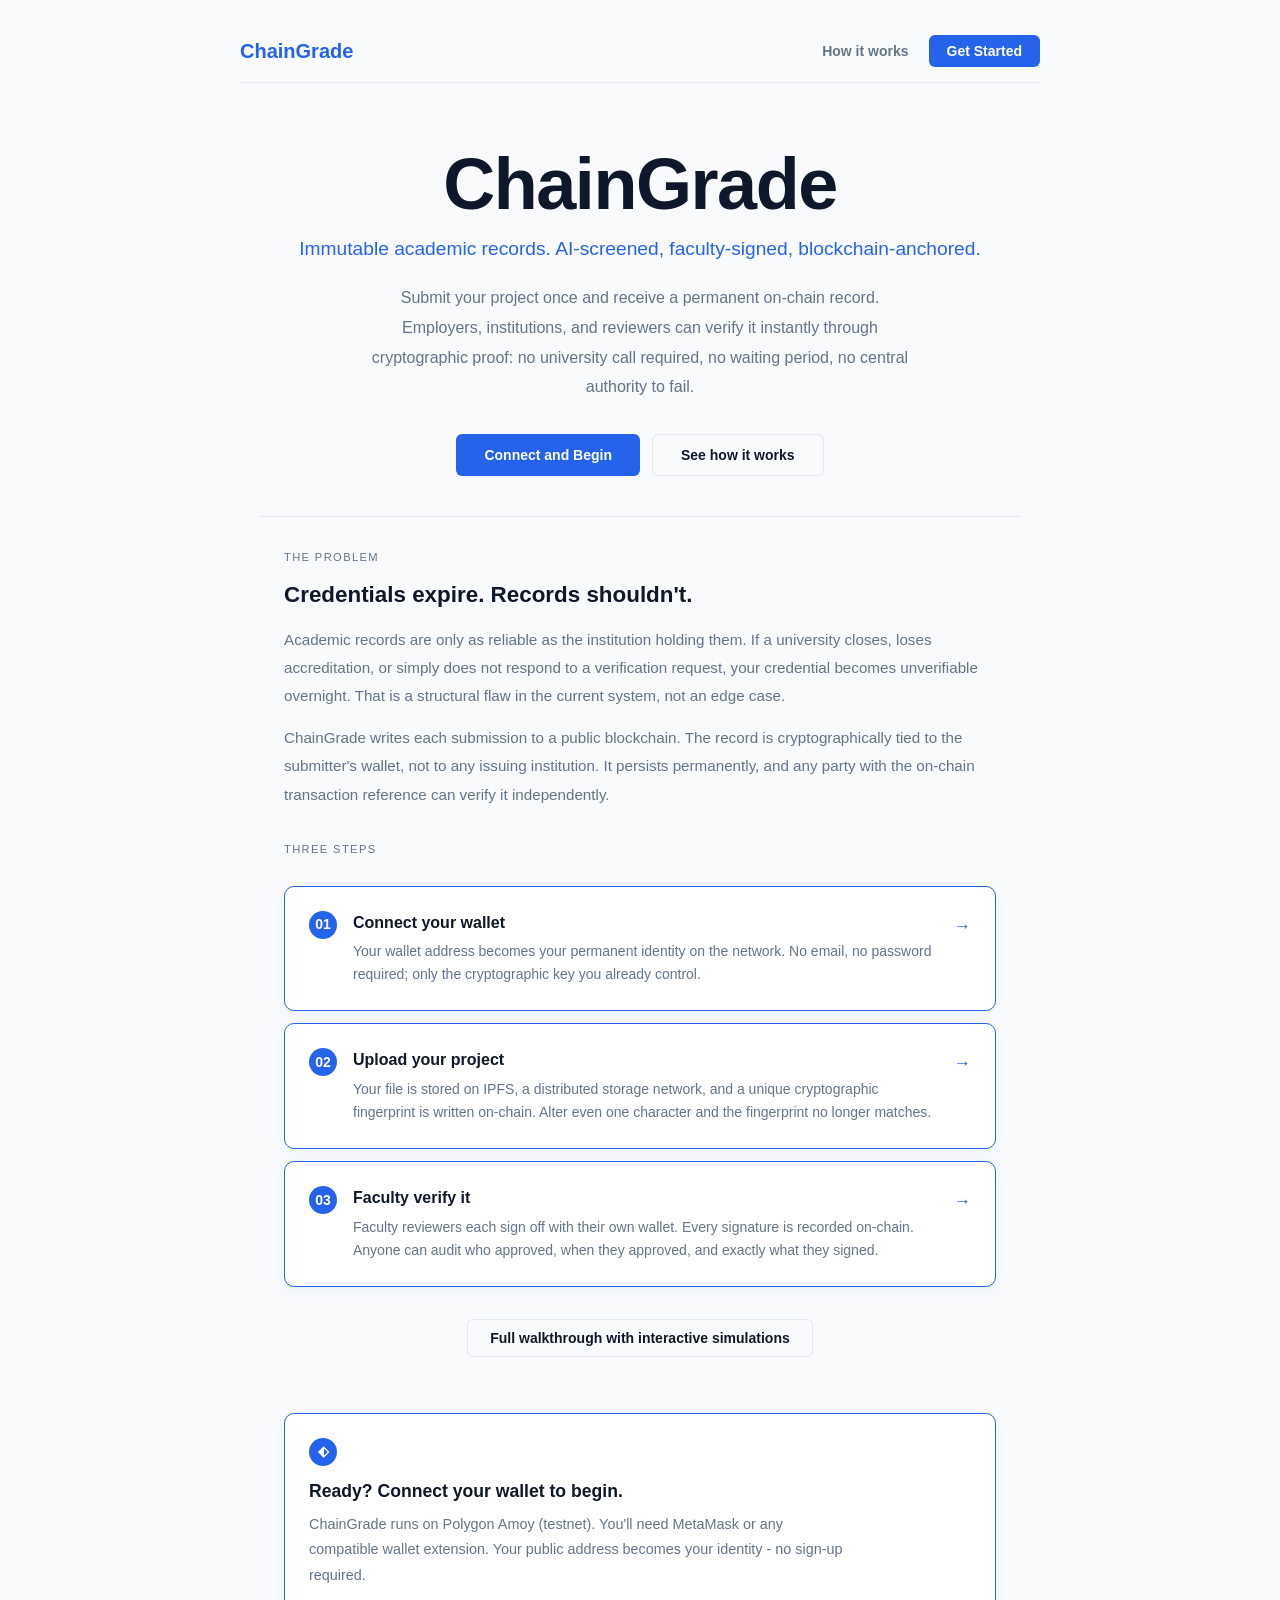
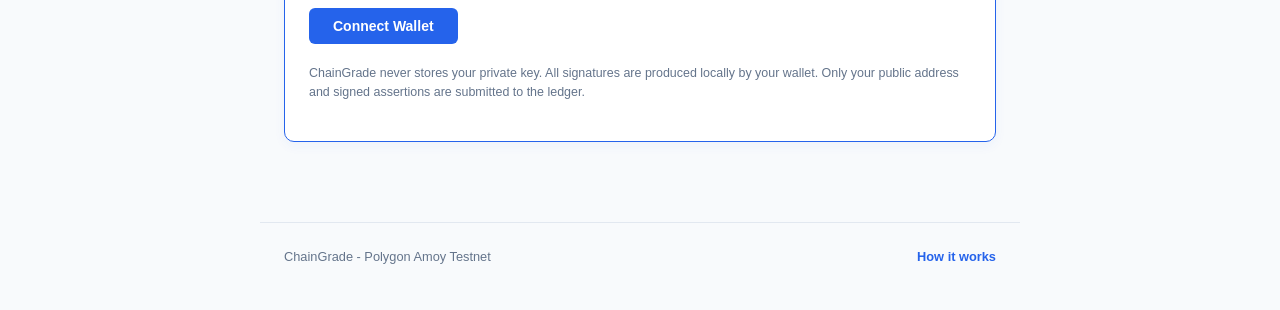
==== index.html @ 60eb50de "Add files via upload" ====
<!DOCTYPE html>
<html lang="en">
<head>
  <meta charset="UTF-8" />
  <meta name="viewport" content="width=device-width, initial-scale=1.0" />
  <title>ChainGrade  -  Blockchain-Verified Academic Records</title>
  <link rel="stylesheet" href="style.css" />
  <style>
    .landing-hero {
      max-width: 760px;
      margin: 0 auto;
      padding: 4rem 1.5rem 2.5rem;
      text-align: center;
    }
    .landing-hero .system-name {
      font-size: clamp(2.8rem, 7vw, 4.5rem);
      font-weight: 900;
      color: var(--text-main);
      letter-spacing: -0.02em;
      line-height: 1.05;
      margin-bottom: 0.75rem;
    }
    .landing-hero .tagline {
      font-size: 1.2rem;
      font-weight: 500;
      color: var(--accent-blue);
      margin-bottom: 1.25rem;
    }
    .landing-hero .summary {
      font-size: 1rem;
      color: var(--text-muted);
      line-height: 1.85;
      max-width: 560px;
      margin: 0 auto 2rem;
    }
    .cta-row {
      display: flex;
      gap: 0.75rem;
      justify-content: center;
      flex-wrap: wrap;
    }
    .why-block {
      max-width: 760px;
      margin: 0 auto;
      padding: 2rem 1.5rem;
      border-top: 1px solid var(--border-color);
    }
    .section-eyebrow {
      font-size: 0.7rem;
      letter-spacing: 0.12em;
      text-transform: uppercase;
      color: var(--text-muted);
      margin-bottom: 0.75rem;
    }
    .feature-list {
      display: grid;
      gap: 0.75rem;
      max-width: 760px;
      margin: 0 auto;
      padding: 0 1.5rem 2rem;
    }
    .feature-link { text-decoration: none; display: block; }
    .feature-link .step-card {
      display: flex;
      align-items: flex-start;
      gap: 1rem;
      transition: box-shadow 0.2s ease, transform 0.2s ease;
    }
    .feature-link .step-card:hover {
      transform: translateY(-2px);
      box-shadow: 0 6px 18px rgba(37, 99, 235, 0.1);
    }
    .feature-link .step-card .step-number { flex-shrink: 0; }
    .feature-link .step-card .arrow {
      margin-left: auto;
      color: var(--accent-blue);
      font-size: 1.1rem;
      flex-shrink: 0;
      padding-top: 2px;
    }
    .wallet-section {
      max-width: 760px;
      margin: 0 auto;
      padding: 1rem 1.5rem 5rem;
    }
    .footer-note {
      max-width: 760px;
      margin: 0 auto;
      padding: 1.5rem;
      border-top: 1px solid var(--border-color);
      display: flex;
      justify-content: space-between;
      align-items: center;
      flex-wrap: wrap;
      gap: 0.5rem;
    }
    .footer-note span { font-size: 0.8rem; color: var(--text-muted); }
    .footer-note a { font-size: 0.8rem; color: var(--accent-blue); text-decoration: none; font-weight: 600; }
  </style>
</head>
<body>

  <!-- Toast container (injected by toast.js) -->
  <div id="toast-container"></div>

  <!-- Navbar -->
  <nav class="navbar">
    <div class="logo">ChainGrade</div>
    <div style="display: flex; align-items: center; gap: 1.25rem;">
      <a href="how-it-works.html" style="font-size: 0.875rem; color: var(--text-muted); text-decoration: none; font-weight: 600;">How it works</a>
      <button class="primary-btn" style="width: auto; padding: 8px 18px;" onclick="document.getElementById('wallet-section').scrollIntoView({behavior:'smooth'})">Get Started</button>
    </div>
  </nav>

  <!-- Hero -->
  <div class="landing-hero">
    <h1 class="system-name">ChainGrade</h1>
    <p class="tagline">Immutable academic records. AI-screened, faculty-signed, blockchain-anchored.</p>
    <p class="summary">
      Submit your project once and receive a permanent on-chain record. Employers, institutions, and reviewers can verify it instantly through cryptographic proof: no university call required, no waiting period, no central authority to fail.
    </p>
    <div class="cta-row">
      <button class="primary-btn" style="width: auto; padding: 12px 28px;" onclick="document.getElementById('wallet-section').scrollIntoView({behavior:'smooth'})">Connect and Begin</button>
      <a href="how-it-works.html">
        <button class="outline-btn" style="padding: 12px 28px;">See how it works</button>
      </a>
    </div>
  </div>

  <!-- Why ChainGrade -->
  <div class="why-block">
    <p class="section-eyebrow">The problem</p>
    <h2 style="font-size: 1.4rem; font-weight: 700; color: var(--text-main); margin-bottom: 0.9rem;">Credentials expire. Records shouldn't.</h2>
    <p style="font-size: 0.95rem; color: var(--text-muted); line-height: 1.85; margin-bottom: 0.9rem;">
      Academic records are only as reliable as the institution holding them. If a university closes, loses accreditation, or simply does not respond to a verification request, your credential becomes unverifiable overnight. That is a structural flaw in the current system, not an edge case.
    </p>
    <p style="font-size: 0.95rem; color: var(--text-muted); line-height: 1.85;">
      ChainGrade writes each submission to a public blockchain. The record is cryptographically tied to the submitter's wallet, not to any issuing institution. It persists permanently, and any party with the on-chain transaction reference can verify it independently.
    </p>
  </div>

  <!-- How It Works  -  3 Steps -->
  <div style="max-width: 760px; margin: 0 auto; padding: 0 1.5rem 1rem;">
    <p class="section-eyebrow">Three steps</p>
  </div>

  <div class="feature-list">
    <a href="how-it-works.html#provenance" class="feature-link">
      <div class="step-card active">
        <div class="step-number">01</div>
        <div>
          <h3 style="font-size: 1rem; font-weight: 700; color: var(--text-main); margin-bottom: 0.35rem;">Connect your wallet</h3>
          <p style="font-size: 0.875rem; color: var(--text-muted); margin: 0; line-height: 1.65;">
            Your wallet address becomes your permanent identity on the network. No email, no password required; only the cryptographic key you already control.
          </p>
        </div>
        <span class="arrow">→</span>
      </div>
    </a>

    <a href="how-it-works.html#distributed" class="feature-link">
      <div class="step-card active">
        <div class="step-number">02</div>
        <div>
          <h3 style="font-size: 1rem; font-weight: 700; color: var(--text-main); margin-bottom: 0.35rem;">Upload your project</h3>
          <p style="font-size: 0.875rem; color: var(--text-muted); margin: 0; line-height: 1.65;">
            Your file is stored on IPFS, a distributed storage network, and a unique cryptographic fingerprint is written on-chain. Alter even one character and the fingerprint no longer matches.
          </p>
        </div>
        <span class="arrow">→</span>
      </div>
    </a>

    <a href="how-it-works.html#approval" class="feature-link">
      <div class="step-card active">
        <div class="step-number">03</div>
        <div>
          <h3 style="font-size: 1rem; font-weight: 700; color: var(--text-main); margin-bottom: 0.35rem;">Faculty verify it</h3>
          <p style="font-size: 0.875rem; color: var(--text-muted); margin: 0; line-height: 1.65;">
            Faculty reviewers each sign off with their own wallet. Every signature is recorded on-chain. Anyone can audit who approved, when they approved, and exactly what they signed.
          </p>
        </div>
        <span class="arrow">→</span>
      </div>
    </a>
  </div>

  <div style="text-align: center; padding: 0 1.5rem 2.5rem;">
    <a href="how-it-works.html">
      <button class="outline-btn" style="padding: 10px 22px; font-size: 0.875rem;">Full walkthrough with interactive simulations</button>
    </a>
  </div>

  <!-- Wallet Connection -->
  <div class="wallet-section" id="wallet-section">
    <div class="step-card active" id="wallet-connect-card">
      <div class="step-number">&#x2B16;</div>
      <h2 style="font-size: 1.1rem; font-weight: 700; color: var(--text-main); margin: 0.5rem 0 0.5rem;">Ready? Connect your wallet to begin.</h2>
      <p style="font-size: 0.9rem; color: var(--text-muted); line-height: 1.75; margin-bottom: 1.25rem; max-width: 540px;">
        ChainGrade runs on Polygon Amoy (testnet). You'll need MetaMask or any compatible wallet extension. Your public address becomes your identity  -  no sign-up required.
      </p>

      <!-- Inline status banner  -  replaces alert() -->
      <div id="wallet-status-banner" class="inline-status info" role="status" aria-live="polite"></div>

      <div style="display: flex; flex-wrap: wrap; gap: 0.75rem; align-items: center;">
        <button class="primary-btn" style="width: auto; padding: 10px 24px;" id="connect-btn" onclick="connectWalletOnboarding()">
          Connect Wallet
        </button>
        <button class="outline-btn" id="network-btn" onclick="switchToPolygonAmoy()" style="display: none;">
          Switch to Polygon Amoy
        </button>
      </div>

      <p style="margin-top: 1.25rem; font-size: 0.78rem; color: var(--text-muted);">
        ChainGrade never stores your private key. All signatures are produced locally by your wallet. Only your public address and signed assertions are submitted to the ledger.
      </p>
    </div>
  </div>

  <!-- Footer -->
  <div class="footer-note">
    <span>ChainGrade  -  Polygon Amoy Testnet</span>
    <a href="how-it-works.html">How it works</a>
  </div>

  <script src="toast.js"></script>
  <script>
    var LS_WALLET_KEY  = 'chaingr_wallet_address';
    var LS_NETWORK_KEY = 'chaingr_network_ok';

    var POLYGON_AMOY = {
      chainId: '0x13882',
      chainName: 'Polygon Amoy Testnet',
      nativeCurrency: { name: 'MATIC', symbol: 'MATIC', decimals: 18 },
      rpcUrls: ['https://rpc-amoy.polygon.technology/'],
      blockExplorerUrls: ['https://amoy.polygonscan.com/']
    };

    // ── Inline banner (non-blocking, replaces alert) ─────────────
    function setBanner(msg, type) {
      var el = document.getElementById('wallet-status-banner');
      if (!el) return;
      el.textContent = msg;
      el.className = 'inline-status visible ' + (type || 'info');
    }

    function showNetworkBtn(visible) {
      var btn = document.getElementById('network-btn');
      if (btn) btn.style.display = visible ? 'inline-flex' : 'none';
    }

    function updateConnectBtn(address) {
      var btn = document.getElementById('connect-btn');
      if (!btn) return;
      if (address) {
        btn.textContent = address.slice(0, 6) + '...' + address.slice(-4);
        btn.disabled = true;
      } else {
        btn.textContent = 'Connect Wallet';
        btn.disabled = false;
      }
    }

    async function connectWalletOnboarding() {
      if (typeof window.ethereum === 'undefined') {
        setBanner('No wallet extension found. Install MetaMask to continue.', 'error');
        toast('Wallet Not Found', 'Install MetaMask or a compatible wallet to use ChainGrade.', 'error');
        return;
      }
      try {
        setBanner('Requesting wallet access...', 'info');
        var accounts = await window.ethereum.request({ method: 'eth_requestAccounts' });
        if (!accounts || accounts.length === 0) {
          setBanner('Connection cancelled or no accounts returned.', 'warning');
          return;
        }
        var address = accounts[0];
        localStorage.setItem(LS_WALLET_KEY, address);
        localStorage.setItem('userWallet', address);
        updateConnectBtn(address);

        var chainId = await window.ethereum.request({ method: 'eth_chainId' });
        if (chainId !== POLYGON_AMOY.chainId) {
          localStorage.removeItem(LS_NETWORK_KEY);
          showNetworkBtn(true);
          setBanner('Wallet connected. Switch to Polygon Amoy to enter the dashboard.', 'warning');
          toast('Wrong Network', 'Switch to Polygon Amoy testnet to continue.', 'warning');
        } else {
          localStorage.setItem(LS_NETWORK_KEY, '1');
          showNetworkBtn(false);
          setBanner('Connected and on Polygon Amoy. Entering dashboard...', 'success');
          toast('Connected!', 'Wallet linked to Polygon Amoy. Redirecting...', 'success', 2000);
          setTimeout(function () { window.location.href = 'dashboard.html'; }, 900);
        }
      } catch (err) {
        setBanner('Error: ' + (err.message || err), 'error');
        toast('Connection Error', err.message || String(err), 'error');
      }
    }

    async function switchToPolygonAmoy() {
      if (typeof window.ethereum === 'undefined') {
        setBanner('No wallet found.', 'error');
        return;
      }
      try {
        await window.ethereum.request({
          method: 'wallet_switchEthereumChain',
          params: [{ chainId: POLYGON_AMOY.chainId }]
        });
        localStorage.setItem(LS_NETWORK_KEY, '1');
        showNetworkBtn(false);
        setBanner('Switched to Polygon Amoy. Entering dashboard...', 'success');
        toast('Network Switched', 'Now on Polygon Amoy. Entering dashboard...', 'success', 2000);
        setTimeout(function () { window.location.href = 'dashboard.html'; }, 600);
      } catch (switchErr) {
        if (switchErr.code === 4902) {
          try {
            await window.ethereum.request({
              method: 'wallet_addEthereumChain',
              params: [POLYGON_AMOY]
            });
            localStorage.setItem(LS_NETWORK_KEY, '1');
            showNetworkBtn(false);
            setBanner('Polygon Amoy added. Entering dashboard...', 'success');
            toast('Network Added', 'Polygon Amoy configured. Redirecting...', 'success', 2000);
            setTimeout(function () { window.location.href = 'dashboard.html'; }, 600);
          } catch (addErr) {
            setBanner('Failed to add network: ' + (addErr.message || addErr), 'error');
            toast('Network Error', addErr.message || String(addErr), 'error');
          }
        } else {
          setBanner('Network switch error: ' + (switchErr.message || switchErr), 'error');
          toast('Switch Failed', switchErr.message || String(switchErr), 'error');
        }
      }
    }

    document.addEventListener('DOMContentLoaded', function () {
      var storedAddress = localStorage.getItem(LS_WALLET_KEY);
      var networkOk     = localStorage.getItem(LS_NETWORK_KEY) === '1';
      var didLogout     = localStorage.getItem('userLogoutIntent') === 'true';

      // Clear the logout flag now that we've read it
      if (didLogout) {
        localStorage.removeItem('userLogoutIntent');
        // User intentionally disconnected  -  clear stale session keys and stay on landing
        localStorage.removeItem(LS_WALLET_KEY);
        localStorage.removeItem(LS_NETWORK_KEY);
        localStorage.removeItem('userWallet');
        updateConnectBtn(null);
        showNetworkBtn(false);
        setBanner('Wallet disconnected. Connect again when you are ready.', 'info');
        return;
      }

      if (storedAddress) {
        updateConnectBtn(storedAddress);
        if (networkOk) {
          setBanner('Session restored. Entering dashboard...', 'success');
          setTimeout(function () { window.location.href = 'dashboard.html'; }, 600);
        } else {
          showNetworkBtn(true);
          setBanner('Previously connected as ' + storedAddress + '. Switch to Polygon Amoy to continue.', 'warning');
        }
      }

      if (typeof window.ethereum !== 'undefined') {
        window.ethereum.on('accountsChanged', function (accounts) {
          if (accounts.length === 0) {
            localStorage.removeItem(LS_WALLET_KEY);
            localStorage.removeItem(LS_NETWORK_KEY);
            localStorage.removeItem('userWallet');
            updateConnectBtn(null);
            showNetworkBtn(false);
            setBanner('Wallet disconnected.', 'warning');
            toast('Disconnected', 'Your wallet was disconnected.', 'warning');
          } else {
            localStorage.setItem(LS_WALLET_KEY, accounts[0]);
            localStorage.setItem('userWallet', accounts[0]);
            updateConnectBtn(accounts[0]);
            setBanner('Account changed: ' + accounts[0], 'info');
          }
        });

        window.ethereum.on('chainChanged', function (chainId) {
          if (chainId === POLYGON_AMOY.chainId) {
            localStorage.setItem(LS_NETWORK_KEY, '1');
            showNetworkBtn(false);
            setBanner('On Polygon Amoy. Entering dashboard...', 'success');
            setTimeout(function () { window.location.href = 'dashboard.html'; }, 600);
          } else {
            localStorage.removeItem(LS_NETWORK_KEY);
            showNetworkBtn(true);
            setBanner('Switch to Polygon Amoy to continue.', 'warning');
            toast('Wrong Network', 'Please switch back to Polygon Amoy.', 'warning');
          }
        });
      }
    });
  </script>

</body>
</html>
---- style.css ----
/* ── ChainGrade Design Tokens ──────────────────────────────── */
:root {
    --background: #f8fafc;
    --surface: #ffffff;
    --text-main: #0f172a;
    --text-muted: #64748b;
    --accent-blue: #2563eb;
    --accent-green: #10b981;
    --accent-red: #ef4444;
    --accent-amber: #f59e0b;
    --border-color: #e2e8f0;
}

* {
    box-sizing: border-box;
    margin: 0;
    padding: 0;
}

body {
    font-family: -apple-system, BlinkMacSystemFont, "Segoe UI", Roboto, sans-serif;
    background-color: var(--background);
    color: var(--text-main);
    line-height: 1.5;
    padding: 20px;
}

/* ── Toast Notification System ──────────────────────────────── */
#toast-container {
    position: fixed;
    top: 1.25rem;
    right: 1.25rem;
    z-index: 9999;
    display: flex;
    flex-direction: column;
    gap: 0.6rem;
    max-width: 340px;
    pointer-events: none;
}

.toast {
    display: flex;
    align-items: flex-start;
    gap: 0.75rem;
    background: var(--surface);
    border: 1px solid var(--border-color);
    border-radius: 10px;
    padding: 0.875rem 1rem;
    box-shadow: 0 4px 24px rgba(0,0,0,0.1);
    font-size: 0.85rem;
    color: var(--text-main);
    pointer-events: auto;
    animation: toast-in 0.3s ease forwards;
    border-left: 4px solid var(--border-color);
    line-height: 1.55;
}

.toast.success { border-left-color: var(--accent-green); }
.toast.error   { border-left-color: var(--accent-red); }
.toast.warning { border-left-color: var(--accent-amber); }
.toast.info    { border-left-color: var(--accent-blue); }

.toast-icon { font-size: 1rem; flex-shrink: 0; margin-top: 1px; }
.toast-body { flex: 1; }
.toast-title { font-weight: 700; margin-bottom: 2px; }
.toast-msg   { color: var(--text-muted); font-size: 0.8rem; }

.toast-dismiss {
    background: none;
    border: none;
    cursor: pointer;
    color: var(--text-muted);
    font-size: 1rem;
    line-height: 1;
    padding: 0;
    flex-shrink: 0;
}

.toast.fade-out {
    animation: toast-out 0.3s ease forwards;
}

@keyframes toast-in {
    from { opacity: 0; transform: translateX(24px); }
    to   { opacity: 1; transform: translateX(0); }
}
@keyframes toast-out {
    from { opacity: 1; transform: translateX(0); }
    to   { opacity: 0; transform: translateX(24px); }
}

/* ── Navbar ─────────────────────────────────────────────────── */
.navbar {
    display: flex;
    justify-content: space-between;
    align-items: center;
    padding: 15px 0;
    border-bottom: 1px solid var(--border-color);
    max-width: 800px;
    margin: 0 auto;
}

.logo {
    font-size: 20px;
    font-weight: 700;
    color: var(--accent-blue);
}

/* ── Buttons ────────────────────────────────────────────────── */
.primary-btn, .outline-btn {
    font-size: 14px;
    font-weight: 600;
    padding: 10px 20px;
    border-radius: 6px;
    cursor: pointer;
    transition: background 0.2s ease;
}

.primary-btn {
    background-color: var(--accent-blue);
    color: white;
    border: none;
    width: 100%;
}

.primary-btn:hover { background-color: #1d4ed8; }
.primary-btn:disabled { background-color: var(--border-color); color: var(--text-muted); cursor: not-allowed; }

.outline-btn {
    background-color: transparent;
    color: var(--text-main);
    border: 1px solid var(--border-color);
}

.outline-btn:hover { background-color: #f1f5f9; }

/* ── Hero ───────────────────────────────────────────────────── */
.hero {
    text-align: center;
    max-width: 600px;
    margin: 60px auto;
    padding: 0 10px;
}

.hero h1 {
    font-size: 36px;
    font-weight: 800;
    margin-bottom: 15px;
    color: var(--text-main);
}

.hero p {
    font-size: 16px;
    color: var(--text-muted);
    margin-bottom: 25px;
}

.hero .primary-btn { width: auto; padding: 12px 30px; }

/* ── Step Cards ─────────────────────────────────────────────── */
.onboarding {
    max-width: 500px;
    margin: 0 auto 40px auto;
    display: flex;
    flex-direction: column;
    gap: 20px;
}

.step-card {
    background: var(--surface);
    border: 1px solid var(--border-color);
    border-radius: 10px;
    padding: 24px;
    position: relative;
    opacity: 0.4;
    pointer-events: none;
    transition: all 0.3s ease;
}

.step-card.active {
    opacity: 1;
    pointer-events: auto;
    border-color: var(--accent-blue);
    box-shadow: 0 4px 12px rgba(37, 99, 235, 0.05);
}

.step-number {
    background: var(--border-color);
    color: var(--text-muted);
    width: 28px;
    height: 28px;
    border-radius: 50%;
    display: flex;
    align-items: center;
    justify-content: center;
    font-weight: 600;
    font-size: 14px;
    margin-bottom: 12px;
}

.step-card.active .step-number {
    background: var(--accent-blue);
    color: white;
}

.step-card h3 { font-size: 18px; margin-bottom: 8px; }
.step-card p  { font-size: 14px; color: var(--text-muted); margin-bottom: 16px; }

.hidden { display: none !important; }

/* ── Dashboard Grid ─────────────────────────────────────────── */
.user-meta {
    display: flex;
    align-items: center;
    gap: 12px;
}

.wallet-pill {
    background: #e2e8f0;
    color: var(--text-main);
    font-size: 13px;
    font-weight: 600;
    padding: 6px 12px;
    border-radius: 20px;
    font-family: monospace;
}

.badge {
    background: rgba(37, 99, 235, 0.1);
    color: var(--accent-blue);
    font-size: 12px;
    font-weight: 700;
    padding: 6px 12px;
    border-radius: 20px;
}

.badge.neutral { background: #e2e8f0; color: var(--text-muted); }
.badge.success { background: rgba(16, 185, 129, 0.12); color: #047857; }
.badge.warning { background: #fef3c7; color: #92400e; }

.dashboard-grid {
    display: grid;
    grid-template-columns: 240px 1fr;
    gap: 30px;
    max-width: 1000px;
    margin: 30px auto;
}

.sidebar {
    display: flex;
    flex-direction: column;
    gap: 8px;
}

.menu-item {
    background: transparent;
    border: none;
    color: var(--text-muted);
    padding: 12px 16px;
    border-radius: 8px;
    text-align: left;
    font-size: 14px;
    font-weight: 600;
    cursor: pointer;
    transition: all 0.2s ease;
    width: 100%;
}

.menu-item:hover, .menu-item.active {
    background: #e2e8f0;
    color: var(--text-main);
}

.menu-item.logout { margin-top: 40px; color: #ef4444; }
.menu-item.logout:hover { background: #fee2e2; }

/* ── Content Area ───────────────────────────────────────────── */
.content-area {
    background: var(--surface);
    border: 1px solid var(--border-color);
    border-radius: 12px;
    padding: 30px;
    min-height: 500px;
}

.section-desc { font-size: 14px; color: var(--text-muted); margin-bottom: 24px; }

/* ── Upload Box ─────────────────────────────────────────────── */
.upload-box {
    background: var(--background);
    border: 2px dashed var(--border-color);
    border-radius: 10px;
    padding: 30px;
    text-align: center;
    margin-bottom: 30px;
}

.custom-file-input input[type="file"] { display: none; }
.custom-file-input span {
    display: inline-block;
    background: var(--surface);
    border: 1px solid var(--border-color);
    padding: 10px 20px;
    border-radius: 6px;
    font-weight: 600;
    font-size: 14px;
    cursor: pointer;
}

.file-notice { font-size: 12px; color: var(--text-muted); margin: 10px 0 20px 0; }

/* ── Input Groups ───────────────────────────────────────────── */
.input-group {
    text-align: left;
    max-width: 400px;
    margin: 0 auto 20px auto;
}

.input-group label {
    display: block;
    font-size: 12px;
    font-weight: 700;
    margin-bottom: 6px;
    color: var(--text-muted);
}

.input-group select {
    width: 100%;
    padding: 10px;
    border: 1px solid var(--border-color);
    border-radius: 6px;
    background: var(--surface);
    font-size: 14px;
    color: var(--text-main);
}

/* ── Admin Tools ────────────────────────────────────────────── */
.admin-tools {
    border: 1px solid var(--border-color);
    border-radius: 10px;
    background: var(--background);
    padding: 18px;
    margin-bottom: 24px;
}

.status-panel {
    display: flex;
    justify-content: space-between;
    gap: 16px;
    align-items: center;
}

.eyebrow {
    display: block;
    color: var(--text-muted);
    font-size: 11px;
    font-weight: 700;
    letter-spacing: 0;
    text-transform: uppercase;
    margin-bottom: 4px;
}

.status-panel p { margin: 0; color: var(--text-main); font-size: 14px; }

.issuer-panel {
    border-top: 1px solid var(--border-color);
    margin-top: 16px;
    padding-top: 16px;
}

.issuer-panel label {
    display: block;
    font-size: 12px;
    font-weight: 700;
    color: var(--text-muted);
    margin-bottom: 8px;
}

.issuer-row {
    display: grid;
    grid-template-columns: minmax(0, 1fr) 180px;
    gap: 10px;
}

.issuer-row input {
    width: 100%;
    border: 1px solid var(--border-color);
    border-radius: 6px;
    background: var(--surface);
    color: var(--text-main);
    font-family: monospace;
    font-size: 13px;
    padding: 10px 12px;
}

.issuer-row .primary-btn { width: 100%; padding-left: 12px; padding-right: 12px; }

/* ── Inline Status Banner ───────────────────────────────────── */
.inline-status {
    border-radius: 8px;
    padding: 10px 14px;
    font-size: 0.85rem;
    font-weight: 600;
    margin-bottom: 12px;
    display: none;
    align-items: center;
    gap: 0.5rem;
}

.inline-status.visible { display: flex; }
.inline-status.info    { background: rgba(37,99,235,0.08);  color: #1d4ed8; border: 1px solid rgba(37,99,235,0.2); }
.inline-status.success { background: rgba(16,185,129,0.08); color: #047857; border: 1px solid rgba(16,185,129,0.2); }
.inline-status.error   { background: rgba(239,68,68,0.08);  color: #b91c1c; border: 1px solid rgba(239,68,68,0.2); }
.inline-status.warning { background: #fef9c3; color: #92400e; border: 1px solid #fde68a; }

/* ── Loading Spinner ────────────────────────────────────────── */
.spinner {
    display: inline-block;
    width: 16px;
    height: 16px;
    border: 2px solid var(--border-color);
    border-top-color: var(--accent-blue);
    border-radius: 50%;
    animation: spin 0.7s linear infinite;
    vertical-align: middle;
    margin-right: 6px;
}

@keyframes spin {
    to { transform: rotate(360deg); }
}

/* ── Record Feed ────────────────────────────────────────────── */
.filter-bar { display: flex; gap: 10px; margin-bottom: 20px; }

.filter-pill {
    background: var(--surface);
    border: 1px solid var(--border-color);
    padding: 6px 14px;
    border-radius: 20px;
    font-size: 13px;
    font-weight: 600;
    cursor: pointer;
}

.filter-pill.active {
    background: var(--text-main);
    color: white;
    border-color: var(--text-main);
}

.record-feed { display: flex; flex-direction: column; gap: 12px; margin-top: 15px; }

/* ── Ledger Info Banner ─────────────────────────────────────── */
.ledger-info-banner {
    display: grid;
    grid-template-columns: 1fr 1fr 1fr;
    gap: 12px;
    margin-bottom: 24px;
}

.info-card {
    background: var(--background);
    border: 1px solid var(--border-color);
    border-radius: 10px;
    padding: 16px 14px;
    text-align: left;
}

.info-icon { font-size: 20px; display: block; margin-bottom: 8px; }
.info-card strong { display: block; font-size: 13px; margin-bottom: 5px; color: var(--text-main); }
.info-card p { font-size: 11px; color: var(--text-muted); margin: 0; line-height: 1.5; }

/* ── Category Filter Select ─────────────────────────────────── */
.category-filter-select {
    padding: 6px 12px;
    border: 1px solid var(--border-color);
    border-radius: 20px;
    font-size: 13px;
    font-weight: 600;
    background: var(--surface);
    color: var(--text-main);
    cursor: pointer;
    max-width: 260px;
}

.category-filter-select:focus {
    outline: 2px solid var(--accent-blue);
    outline-offset: 2px;
}

/* ── AI Score Disclaimer Banner ─────────────────────────────── */
.ai-disclaimer {
    background: #fef9c3;
    border: 1px solid #fde68a;
    border-radius: 8px;
    padding: 10px 14px;
    font-size: 0.8rem;
    color: #78350f;
    margin-bottom: 16px;
    display: flex;
    gap: 0.5rem;
    align-items: flex-start;
    line-height: 1.55;
}

/* ── PolygonScan Link ───────────────────────────────────────── */
.polygonscan-link {
    display: inline-flex;
    align-items: center;
    gap: 4px;
    font-size: 11px;
    color: var(--accent-blue);
    text-decoration: none;
    font-weight: 600;
}

.polygonscan-link:hover { text-decoration: underline; }

/* ── Security Note ──────────────────────────────────────────── */
.security-note {
    background: rgba(239,68,68,0.06);
    border: 1px solid rgba(239,68,68,0.2);
    border-radius: 8px;
    padding: 10px 14px;
    font-size: 0.8rem;
    color: #b91c1c;
    margin-bottom: 16px;
    display: flex;
    gap: 0.5rem;
    align-items: flex-start;
    line-height: 1.55;
}

/* ── Mobile Breakpoints ─────────────────────────────────────── */
@media (max-width: 768px) {
    .dashboard-grid {
        grid-template-columns: 1fr;
        gap: 20px;
        padding: 0 10px;
    }

    .sidebar {
        flex-direction: row;
        overflow-x: auto;
        padding-bottom: 5px;
    }

    .menu-item { white-space: nowrap; width: auto; }
    .menu-item.logout { margin-top: 0; }
    .status-panel { align-items: flex-start; flex-direction: column; }
    .issuer-row { grid-template-columns: 1fr; }
    .ledger-info-banner { grid-template-columns: 1fr; }
    .filter-bar { flex-wrap: wrap; }
    .category-filter-select { max-width: 100%; width: 100%; border-radius: 8px; }
}

@media (max-width: 600px) {
    .hero h1 { font-size: 28px; }
    #toast-container { left: 1rem; right: 1rem; max-width: 100%; }
}
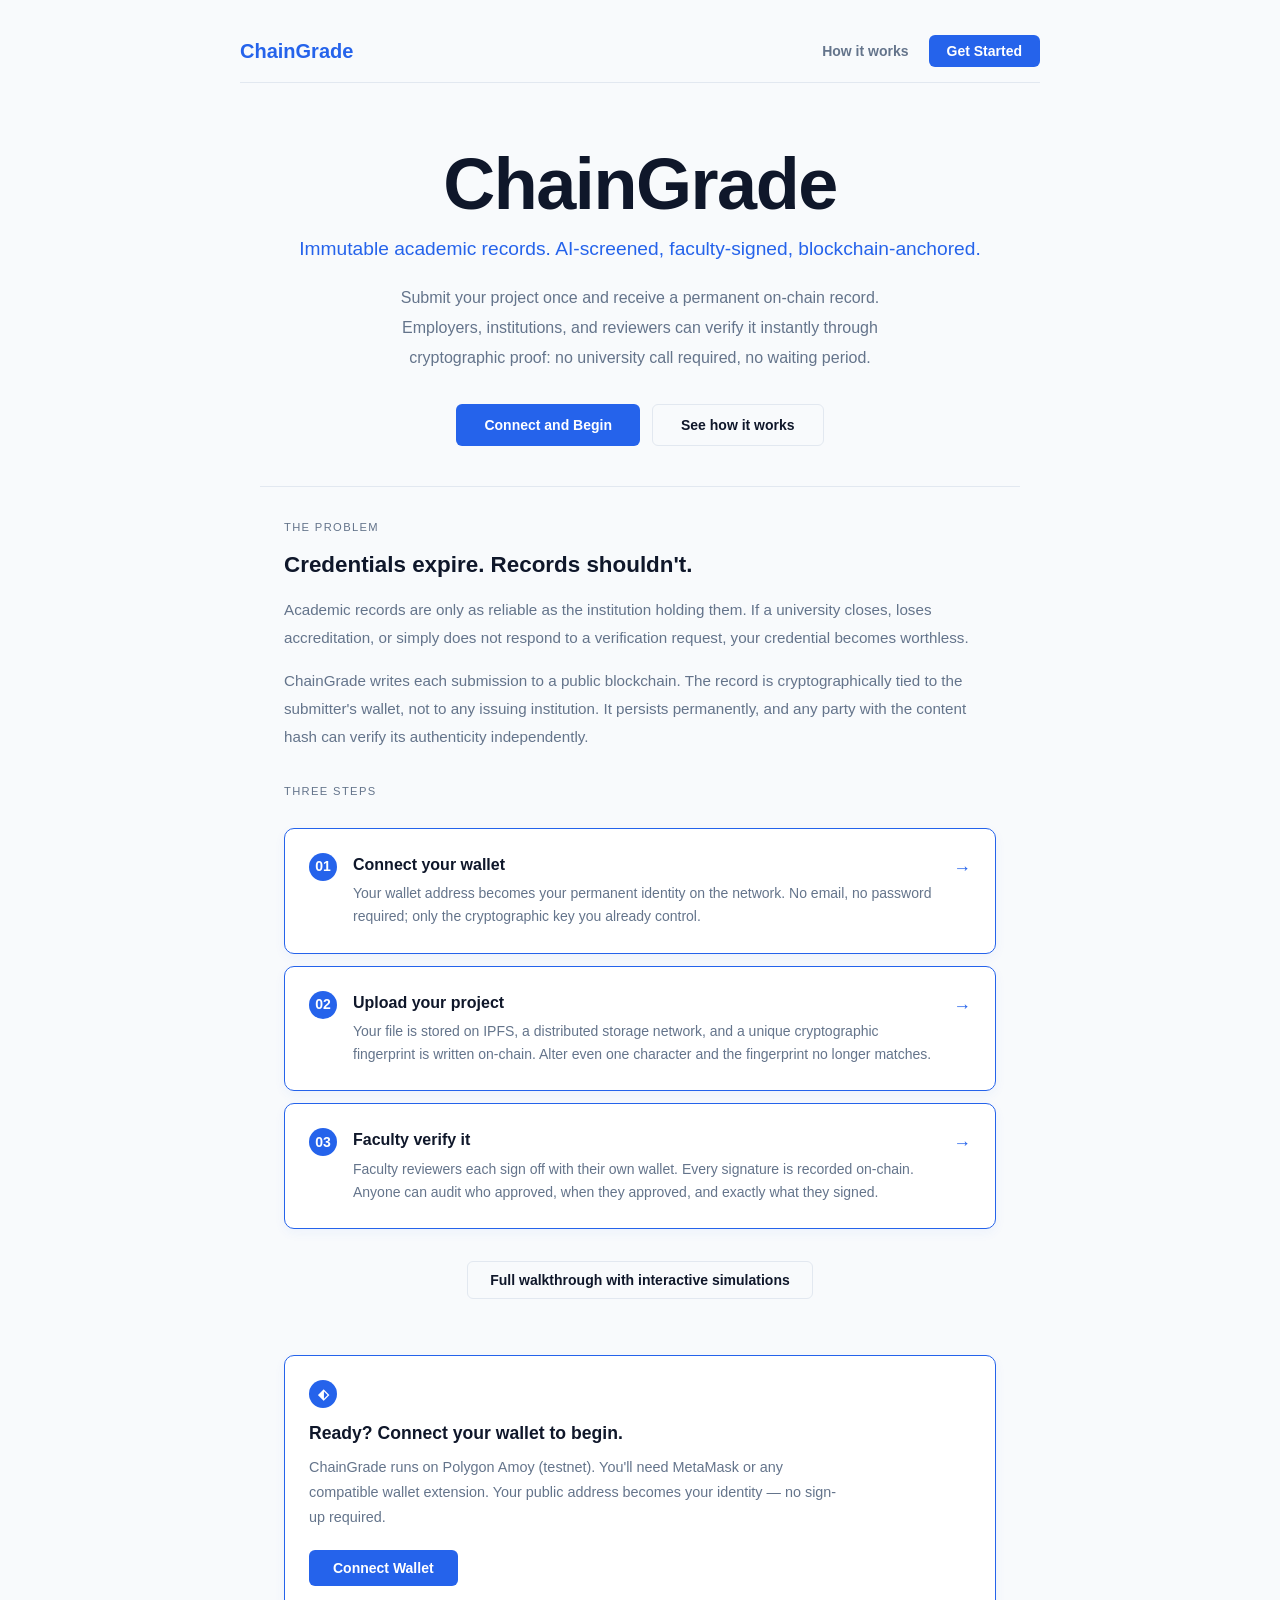
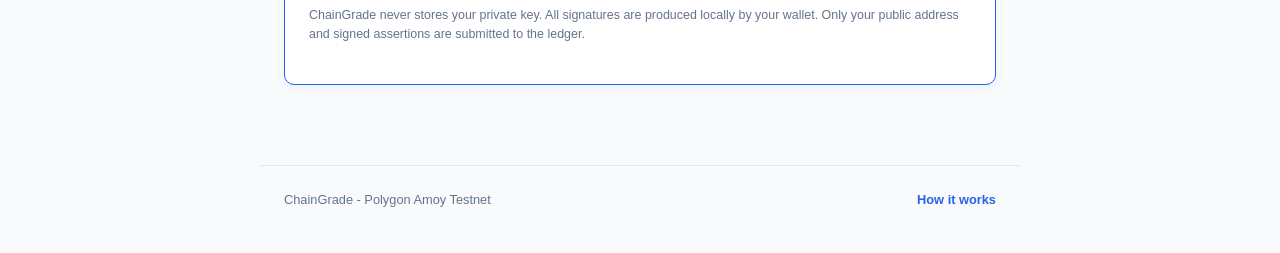
==== commit 8ad206dc: "feat: Add student profile onboarding with name, institution, and course capture" ====
--- a/index.html
+++ b/index.html
@@ -96,12 +96,79 @@
     }
     .footer-note span { font-size: 0.8rem; color: var(--text-muted); }
     .footer-note a { font-size: 0.8rem; color: var(--accent-blue); text-decoration: none; font-weight: 600; }
+
+    /* Profile onboarding modal */
+    .modal-overlay {
+      position: fixed; inset: 0; background: rgba(15,23,42,0.7); z-index: 5000;
+      display: flex; align-items: center; justify-content: center; padding: 1rem;
+    }
+    .modal-overlay.hidden { display: none; }
+    .modal-content {
+      background: var(--surface); border-radius: 12px; max-width: 520px; width: 100%;
+      padding: 2rem; box-shadow: 0 8px 32px rgba(0,0,0,0.12); position: relative;
+    }
+    .modal-close {
+      position: absolute; top: 1rem; right: 1rem; background: none; border: none;
+      font-size: 1.5rem; cursor: pointer; color: var(--text-muted);
+    }
+    .profile-form-group {
+      margin-bottom: 1.25rem;
+    }
+    .profile-form-group label {
+      display: block; font-size: 0.875rem; font-weight: 700; color: var(--text-muted);
+      margin-bottom: 0.5rem; text-transform: uppercase; letter-spacing: 0.05em;
+    }
+    .profile-form-group input,
+    .profile-form-group select {
+      width: 100%; padding: 0.75rem 0.875rem; border: 1px solid var(--border-color);
+      border-radius: 6px; font-size: 0.9rem; background: var(--background);
+      color: var(--text-main); font-family: inherit;
+    }
+    .profile-form-group input:focus,
+    .profile-form-group select:focus {
+      outline: 2px solid var(--accent-blue); outline-offset: 2px;
+    }
   </style>
 </head>
 <body>
 
-  <!-- Toast container (injected by toast.js) -->
+  <!-- Toast container -->
   <div id="toast-container"></div>
+
+  <!-- Profile Onboarding Modal -->
+  <div class="modal-overlay hidden" id="profile-modal">
+    <div class="modal-content">
+      <button class="modal-close" onclick="closeProfileModal()">&times;</button>
+      <h2 style="font-size: 1.4rem; font-weight: 800; margin-bottom: 0.25rem; color: var(--text-main);">
+        Complete Your Profile
+      </h2>
+      <p style="font-size: 0.9rem; color: var(--text-muted); margin-bottom: 1.5rem; line-height: 1.65;">
+        This information is associated with your blockchain submissions and helps institutions verify your credentials.
+      </p>
+
+      <form id="profile-form" onsubmit="saveProfile(event)">
+        <div class="profile-form-group">
+          <label for="prof-full-name">Full Name *</label>
+          <input type="text" id="prof-full-name" required placeholder="Your full name" />
+        </div>
+
+        <div class="profile-form-group">
+          <label for="prof-institution">Institution / University *</label>
+          <input type="text" id="prof-institution" required placeholder="e.g., University of Lagos" />
+        </div>
+
+        <div class="profile-form-group">
+          <label for="prof-course">Primary Course / Field of Study *</label>
+          <select id="prof-course" data-discipline-select="profile" required></select>
+        </div>
+
+        <div style="display: flex; gap: 0.75rem; margin-top: 1.75rem;">
+          <button type="submit" class="primary-btn" style="width: auto; flex: 1;">Continue</button>
+          <button type="button" class="outline-btn" style="width: auto; flex: 1;" onclick="skipProfileSetup()">Skip for now</button>
+        </div>
+      </form>
+    </div>
+  </div>
 
   <!-- Navbar -->
   <nav class="navbar">
@@ -117,7 +184,7 @@
     <h1 class="system-name">ChainGrade</h1>
     <p class="tagline">Immutable academic records. AI-screened, faculty-signed, blockchain-anchored.</p>
     <p class="summary">
-      Submit your project once and receive a permanent on-chain record. Employers, institutions, and reviewers can verify it instantly through cryptographic proof: no university call required, no waiting period, no central authority to fail.
+      Submit your project once and receive a permanent on-chain record. Employers, institutions, and reviewers can verify it instantly through cryptographic proof: no university call required, no waiting period.
     </p>
     <div class="cta-row">
       <button class="primary-btn" style="width: auto; padding: 12px 28px;" onclick="document.getElementById('wallet-section').scrollIntoView({behavior:'smooth'})">Connect and Begin</button>
@@ -132,10 +199,10 @@
     <p class="section-eyebrow">The problem</p>
     <h2 style="font-size: 1.4rem; font-weight: 700; color: var(--text-main); margin-bottom: 0.9rem;">Credentials expire. Records shouldn't.</h2>
     <p style="font-size: 0.95rem; color: var(--text-muted); line-height: 1.85; margin-bottom: 0.9rem;">
-      Academic records are only as reliable as the institution holding them. If a university closes, loses accreditation, or simply does not respond to a verification request, your credential becomes unverifiable overnight. That is a structural flaw in the current system, not an edge case.
+      Academic records are only as reliable as the institution holding them. If a university closes, loses accreditation, or simply does not respond to a verification request, your credential becomes worthless.
     </p>
     <p style="font-size: 0.95rem; color: var(--text-muted); line-height: 1.85;">
-      ChainGrade writes each submission to a public blockchain. The record is cryptographically tied to the submitter's wallet, not to any issuing institution. It persists permanently, and any party with the on-chain transaction reference can verify it independently.
+      ChainGrade writes each submission to a public blockchain. The record is cryptographically tied to the submitter's wallet, not to any issuing institution. It persists permanently, and any party with the content hash can verify its authenticity independently.
     </p>
   </div>
 
@@ -197,10 +264,10 @@
       <div class="step-number">&#x2B16;</div>
       <h2 style="font-size: 1.1rem; font-weight: 700; color: var(--text-main); margin: 0.5rem 0 0.5rem;">Ready? Connect your wallet to begin.</h2>
       <p style="font-size: 0.9rem; color: var(--text-muted); line-height: 1.75; margin-bottom: 1.25rem; max-width: 540px;">
-        ChainGrade runs on Polygon Amoy (testnet). You'll need MetaMask or any compatible wallet extension. Your public address becomes your identity  -  no sign-up required.
+        ChainGrade runs on Polygon Amoy (testnet). You'll need MetaMask or any compatible wallet extension. Your public address becomes your identity — no sign-up required.
       </p>
 
-      <!-- Inline status banner  -  replaces alert() -->
+      <!-- Inline status banner -->
       <div id="wallet-status-banner" class="inline-status info" role="status" aria-live="polite"></div>
 
       <div style="display: flex; flex-wrap: wrap; gap: 0.75rem; align-items: center;">
@@ -225,9 +292,11 @@
   </div>
 
   <script src="toast.js"></script>
+  <script src="disciplines.js"></script>
   <script>
     var LS_WALLET_KEY  = 'chaingr_wallet_address';
     var LS_NETWORK_KEY = 'chaingr_network_ok';
+    var LS_PROFILE_KEY = 'chaingr_user_profile';
 
     var POLYGON_AMOY = {
       chainId: '0x13882',
@@ -237,7 +306,6 @@
       blockExplorerUrls: ['https://amoy.polygonscan.com/']
     };
 
-    // ── Inline banner (non-blocking, replaces alert) ─────────────
     function setBanner(msg, type) {
       var el = document.getElementById('wallet-status-banner');
       if (!el) return;
@@ -262,6 +330,31 @@
       }
     }
 
+    function closeProfileModal() {
+      document.getElementById('profile-modal').classList.add('hidden');
+    }
+
+    function skipProfileSetup() {
+      closeProfileModal();
+      localStorage.setItem('userWallet', localStorage.getItem(LS_WALLET_KEY));
+      setTimeout(function () { window.location.href = 'dashboard.html'; }, 600);
+    }
+
+    function saveProfile(event) {
+      event.preventDefault();
+      var profile = {
+        fullName: document.getElementById('prof-full-name').value.trim(),
+        institution: document.getElementById('prof-institution').value.trim(),
+        course: document.getElementById('prof-course').value,
+        timestamp: new Date().toISOString()
+      };
+      localStorage.setItem(LS_PROFILE_KEY, JSON.stringify(profile));
+      toast('Profile Saved', 'Your profile has been securely saved.', 'success', 2000);
+      closeProfileModal();
+      localStorage.setItem('userWallet', localStorage.getItem(LS_WALLET_KEY));
+      setTimeout(function () { window.location.href = 'dashboard.html'; }, 1200);
+    }
+
     async function connectWalletOnboarding() {
       if (typeof window.ethereum === 'undefined') {
         setBanner('No wallet extension found. Install MetaMask to continue.', 'error');
@@ -277,7 +370,6 @@
         }
         var address = accounts[0];
         localStorage.setItem(LS_WALLET_KEY, address);
-        localStorage.setItem('userWallet', address);
         updateConnectBtn(address);
 
         var chainId = await window.ethereum.request({ method: 'eth_chainId' });
@@ -289,9 +381,17 @@
         } else {
           localStorage.setItem(LS_NETWORK_KEY, '1');
           showNetworkBtn(false);
-          setBanner('Connected and on Polygon Amoy. Entering dashboard...', 'success');
-          toast('Connected!', 'Wallet linked to Polygon Amoy. Redirecting...', 'success', 2000);
-          setTimeout(function () { window.location.href = 'dashboard.html'; }, 900);
+
+          var existingProfile = localStorage.getItem(LS_PROFILE_KEY);
+          if (!existingProfile) {
+            document.getElementById('profile-modal').classList.remove('hidden');
+            setBanner('Profile setup required. Complete your information to proceed.', 'info');
+          } else {
+            setBanner('Connected and on Polygon Amoy. Entering dashboard...', 'success');
+            localStorage.setItem('userWallet', address);
+            toast('Connected!', 'Wallet linked to Polygon Amoy. Redirecting...', 'success', 2000);
+            setTimeout(function () { window.location.href = 'dashboard.html'; }, 900);
+          }
         }
       } catch (err) {
         setBanner('Error: ' + (err.message || err), 'error');
@@ -311,9 +411,16 @@
         });
         localStorage.setItem(LS_NETWORK_KEY, '1');
         showNetworkBtn(false);
-        setBanner('Switched to Polygon Amoy. Entering dashboard...', 'success');
-        toast('Network Switched', 'Now on Polygon Amoy. Entering dashboard...', 'success', 2000);
-        setTimeout(function () { window.location.href = 'dashboard.html'; }, 600);
+
+        var existingProfile = localStorage.getItem(LS_PROFILE_KEY);
+        if (!existingProfile) {
+          document.getElementById('profile-modal').classList.remove('hidden');
+          setBanner('Profile setup required.', 'info');
+        } else {
+          setBanner('Switched to Polygon Amoy. Entering dashboard...', 'success');
+          toast('Network Switched', 'Now on Polygon Amoy. Entering dashboard...', 'success', 2000);
+          setTimeout(function () { window.location.href = 'dashboard.html'; }, 600);
+        }
       } catch (switchErr) {
         if (switchErr.code === 4902) {
           try {
@@ -342,13 +449,12 @@
       var networkOk     = localStorage.getItem(LS_NETWORK_KEY) === '1';
       var didLogout     = localStorage.getItem('userLogoutIntent') === 'true';
 
-      // Clear the logout flag now that we've read it
       if (didLogout) {
         localStorage.removeItem('userLogoutIntent');
-        // User intentionally disconnected  -  clear stale session keys and stay on landing
         localStorage.removeItem(LS_WALLET_KEY);
         localStorage.removeItem(LS_NETWORK_KEY);
         localStorage.removeItem('userWallet');
+        localStorage.removeItem(LS_PROFILE_KEY);
         updateConnectBtn(null);
         showNetworkBtn(false);
         setBanner('Wallet disconnected. Connect again when you are ready.', 'info');
